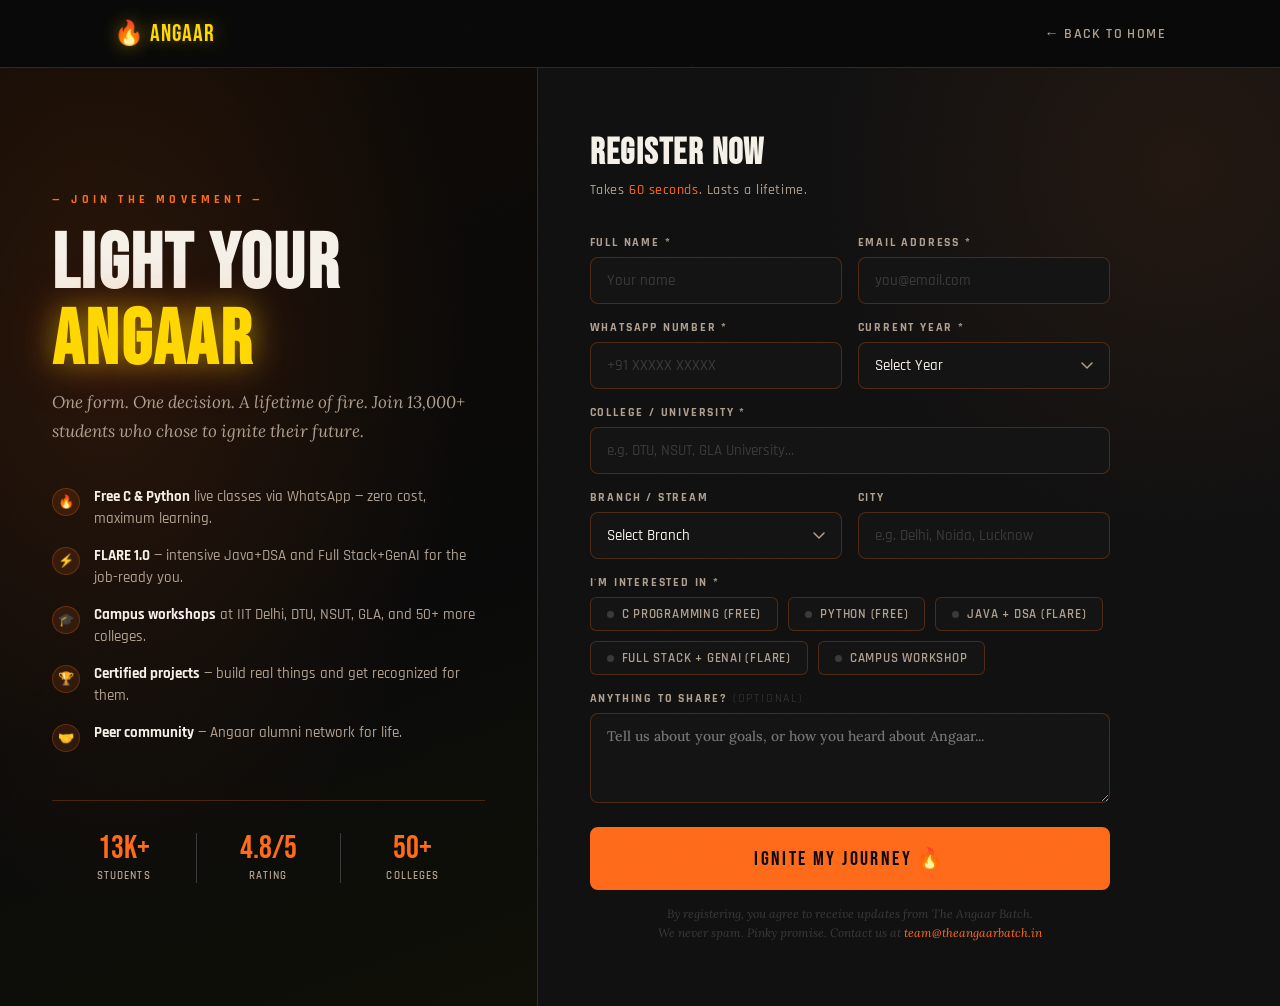
==== register.html @ 76a48553 "initial commit" ====
<!DOCTYPE html>
<html lang="en">
<head>
  <meta charset="UTF-8" />
  <meta name="viewport" content="width=device-width, initial-scale=1.0" />
  <meta name="description" content="Register for The Angaar Batch — join 13,000+ students on their path to ignite their coding journey." />
  <title>Register | The Angaar Batch 🔥</title>

  <link rel="preconnect" href="https://fonts.googleapis.com" />
  <link rel="preconnect" href="https://fonts.gstatic.com" crossorigin />
  <link href="https://fonts.googleapis.com/css2?family=Bebas+Neue&family=Rajdhani:wght@400;500;600;700&family=Lora:ital,wght@0,400;0,600;1,400;1,600&family=JetBrains+Mono:wght@400;500&display=swap" rel="stylesheet" />

  <style>
    /* ── Variables ─────────────────────────── */
    :root {
      --bg-primary:    #0a0a0a;
      --bg-secondary:  #111111;
      --bg-card:       #141414;
      --ember-orange:  #FF6B1A;
      --molten-gold:   #FFB347;
      --flame-yellow:  #FFD700;
      --ash-grey:      #3a3a3a;
      --text-primary:  #F5F0E8;
      --text-secondary:#B0A090;
      --border-ember:  rgba(255,107,26,0.25);
      --glow-orange:   rgba(255,107,26,0.3);
    }

    *, *::before, *::after { box-sizing: border-box; margin: 0; padding: 0; }
    html { scroll-behavior: smooth; }

    body {
      font-family: 'Lora', serif;
      background: var(--bg-primary);
      color: var(--text-primary);
      min-height: 100vh;
      overflow-x: hidden;
      position: relative;
    }

    /* Noise grain */
    body::before {
      content: '';
      position: fixed; inset: 0;
      pointer-events: none; z-index: 9999;
      background-image: url("data:image/svg+xml,%3Csvg xmlns='http://www.w3.org/2000/svg' width='300' height='300'%3E%3Cfilter id='n'%3E%3CfeTurbulence type='fractalNoise' baseFrequency='0.75' numOctaves='4' stitchTiles='stitch'/%3E%3C/filter%3E%3Crect width='300' height='300' filter='url(%23n)' opacity='0.03'/%3E%3C/svg%3E");
      opacity: 0.35;
    }

    a { text-decoration: none; color: inherit; }

    /* ── Keyframes ─────────────────────────── */
    @keyframes slideUpFade {
      from { opacity:0; transform:translateY(24px); }
      to   { opacity:1; transform:translateY(0); }
    }
    @keyframes flicker {
      0%,100% { opacity:1; transform:scaleY(1); }
      40%     { opacity:.8; transform:scaleY(.96) scaleX(1.02); }
      70%     { opacity:.9; transform:scaleY(1.03) scaleX(.98); }
    }
    @keyframes glowPulse {
      0%,100% { box-shadow: 0 0 10px rgba(255,107,26,.25); }
      50%     { box-shadow: 0 0 28px rgba(255,107,26,.55), 0 0 55px rgba(255,107,26,.2); }
    }
    @keyframes particleDrift {
      from { transform: translateY(0) translateX(0); opacity:.6; }
      to   { transform: translateY(-120vh) translateX(30px); opacity:0; }
    }
    @keyframes spineScan {
      0%   { top: 0; opacity:1; }
      100% { top: 100%; opacity:0; }
    }

    /* ── PARTICLES ─────────────────────────── */
    canvas#reg-canvas {
      position: fixed; inset: 0;
      width:100%; height:100%;
      z-index: 0; pointer-events: none;
    }

    /* ── NAVBAR ─────────────────────────────── */
    .reg-nav {
      position: fixed; top:0; left:0; right:0; z-index:100;
      background: rgba(10,10,10,.88);
      backdrop-filter: blur(20px);
      -webkit-backdrop-filter: blur(20px);
      border-bottom: 1px solid var(--border-ember);
      height: 68px;
      display: flex; align-items: center;
    }
    .reg-nav-inner {
      max-width: 1100px; margin: 0 auto; padding: 0 24px;
      width: 100%;
      display: flex; align-items: center; justify-content: space-between;
    }
    .reg-nav-logo {
      font-family: 'Bebas Neue', sans-serif;
      font-size: 24px; letter-spacing: .04em;
      color: var(--flame-yellow);
      text-shadow: 0 0 18px rgba(255,215,0,.4);
      transition: text-shadow .3s;
    }
    .reg-nav-logo:hover { text-shadow: 0 0 30px rgba(255,215,0,.7); }
    .reg-back-link {
      font-family: 'Rajdhani', sans-serif;
      font-size: 14px; font-weight: 600;
      letter-spacing: .1em; text-transform: uppercase;
      color: var(--text-secondary);
      transition: color .3s;
      display: flex; align-items: center; gap: 6px;
    }
    .reg-back-link:hover { color: var(--ember-orange); }

    /* ── PAGE LAYOUT ─────────────────────────── */
    .reg-page {
      position: relative; z-index: 1;
      min-height: 100vh;
      display: flex; align-items: stretch;
      padding-top: 68px;
    }

    /* Left panel */
    .reg-panel-left {
      flex: 0 0 42%;
      background: linear-gradient(160deg, #0f0a06 0%, #0a0a0a 60%, #101008 100%);
      border-right: 1px solid var(--border-ember);
      padding: 64px 52px;
      display: flex; flex-direction: column; justify-content: center;
      position: relative; overflow: hidden;
    }
    .reg-panel-left::before {
      content: '';
      position: absolute; top:0; left:0; right:0; bottom:0;
      background: radial-gradient(ellipse at 20% 30%, rgba(255,107,26,.12) 0%, transparent 60%);
      pointer-events: none;
    }
    .reg-left-content { position: relative; z-index: 1; }

    .reg-eyebrow {
      font-family: 'Rajdhani', sans-serif;
      font-size: 12px; font-weight: 700;
      letter-spacing: .35em; text-transform: uppercase;
      color: var(--ember-orange); margin-bottom: 20px;
      opacity: 0; animation: slideUpFade .6s ease forwards .2s;
    }
    .reg-heading {
      font-family: 'Bebas Neue', sans-serif;
      font-size: clamp(52px, 6vw, 84px);
      line-height: 1; letter-spacing: .03em;
      color: var(--text-primary); margin-bottom: 8px;
      opacity: 0; animation: slideUpFade .6s ease forwards .4s;
    }
    .reg-heading span {
      color: var(--flame-yellow);
      text-shadow: 0 0 30px rgba(255,215,0,.5), 0 0 60px rgba(255,107,26,.25);
      display: inline-block;
      animation: flicker 2.5s ease-in-out infinite;
    }
    .reg-subheading {
      font-family: 'Lora', serif; font-style: italic;
      font-size: 17px; color: var(--text-secondary);
      line-height: 1.7; margin-bottom: 40px;
      opacity: 0; animation: slideUpFade .6s ease forwards .6s;
    }

    /* Benefits list */
    .reg-benefits {
      list-style: none; display: flex; flex-direction: column; gap: 14px;
      opacity: 0; animation: slideUpFade .6s ease forwards .8s;
    }
    .reg-benefit {
      display: flex; align-items: flex-start; gap: 14px;
    }
    .benefit-dot {
      width: 28px; height: 28px; border-radius: 50%;
      background: rgba(255,107,26,.12);
      border: 1px solid var(--border-ember);
      display: flex; align-items: center; justify-content: center;
      font-size: 13px; flex-shrink: 0; margin-top: 2px;
    }
    .benefit-text {
      font-family: 'Rajdhani', sans-serif;
      font-size: 15px; font-weight: 500;
      color: var(--text-secondary); line-height: 1.5;
    }
    .benefit-text strong { color: var(--text-primary); font-weight: 700; }

    /* Stats strip */
    .reg-stats-strip {
      display: flex; gap: 0;
      margin-top: 48px; padding-top: 32px;
      border-top: 1px solid var(--border-ember);
      opacity: 0; animation: slideUpFade .6s ease forwards 1s;
    }
    .reg-stat {
      flex: 1; text-align: center;
      padding: 0 8px;
    }
    .reg-stat + .reg-stat { border-left: 1px solid var(--ash-grey); }
    .reg-stat-num {
      font-family: 'Bebas Neue', sans-serif;
      font-size: 32px; color: var(--ember-orange);
      display: block; line-height: 1;
    }
    .reg-stat-label {
      font-family: 'Rajdhani', sans-serif;
      font-size: 11px; font-weight: 600;
      letter-spacing: .1em; text-transform: uppercase;
      color: var(--text-secondary);
      display: block; margin-top: 4px;
    }

    /* Right panel — form */
    .reg-panel-right {
      flex: 1;
      background: var(--bg-secondary);
      padding: 64px 52px;
      display: flex; flex-direction: column; justify-content: center;
      position: relative;
    }
    .reg-panel-right::before {
      content: '';
      position: absolute; top:0; right:0; width:500px; height:500px;
      background: radial-gradient(ellipse at 80% 20%, rgba(255,107,26,.08) 0%, transparent 65%);
      pointer-events: none;
    }

    .reg-form-wrap {
      position: relative; z-index: 1;
      max-width: 520px; width: 100%;
      opacity: 0; animation: slideUpFade .7s ease forwards .5s;
    }

    .reg-form-title {
      font-family: 'Bebas Neue', sans-serif;
      font-size: 36px; letter-spacing: .04em;
      color: var(--text-primary); margin-bottom: 6px;
    }
    .reg-form-subtitle {
      font-family: 'Rajdhani', sans-serif;
      font-size: 14px; font-weight: 500;
      color: var(--text-secondary); margin-bottom: 36px;
      letter-spacing: .04em;
    }
    .reg-form-subtitle span { color: var(--ember-orange); }

    /* Form groups */
    .form-grid {
      display: grid; grid-template-columns: 1fr 1fr;
      gap: 16px; margin-bottom: 16px;
    }
    .form-group { display: flex; flex-direction: column; gap: 7px; }
    .form-group.full-width { grid-column: span 2; }
    .form-label {
      font-family: 'Rajdhani', sans-serif;
      font-size: 12px; font-weight: 700;
      letter-spacing: .15em; text-transform: uppercase;
      color: var(--text-secondary);
    }
    .form-input,
    .form-select,
    .form-textarea {
      width: 100%;
      background: var(--bg-card);
      border: 1px solid var(--border-ember);
      border-radius: 8px;
      padding: 13px 16px;
      font-family: 'Rajdhani', sans-serif;
      font-size: 15px; font-weight: 500;
      color: var(--text-primary);
      transition: border-color .3s, box-shadow .3s;
      outline: none;
      -webkit-appearance: none;
    }
    .form-input::placeholder,
    .form-select option[value=""] { color: var(--ash-grey); }
    .form-input:focus,
    .form-select:focus,
    .form-textarea:focus {
      border-color: var(--ember-orange);
      box-shadow: 0 0 0 3px rgba(255,107,26,.12);
    }
    .form-select {
      cursor: pointer;
      background-image: url("data:image/svg+xml,%3Csvg xmlns='http://www.w3.org/2000/svg' width='12' height='8' viewBox='0 0 12 8'%3E%3Cpath d='M1 1l5 5 5-5' stroke='%23B0A090' stroke-width='1.5' fill='none' stroke-linecap='round'/%3E%3C/svg%3E");
      background-repeat: no-repeat;
      background-position: right 16px center;
      padding-right: 40px;
    }
    .form-select option {
      background: var(--bg-card);
      color: var(--text-primary);
    }
    .form-textarea {
      resize: vertical; min-height: 90px;
      font-family: 'Lora', serif; font-size: 14px;
    }

    /* Course selector — custom pill checkboxes */
    .course-picker { display: flex; flex-wrap: wrap; gap: 10px; }
    .course-pill {
      position: relative;
    }
    .course-pill input[type="checkbox"] {
      position: absolute; opacity: 0; width: 0; height: 0;
    }
    .course-pill label {
      display: flex; align-items: center; gap: 8px;
      font-family: 'Rajdhani', sans-serif;
      font-size: 13px; font-weight: 600;
      letter-spacing: .06em; text-transform: uppercase;
      color: var(--text-secondary);
      padding: 8px 16px;
      background: var(--bg-card);
      border: 1px solid var(--border-ember);
      border-radius: 6px;
      cursor: pointer;
      transition: all .3s;
      user-select: none;
    }
    .course-pill label .pill-dot {
      width: 7px; height: 7px; border-radius: 50%;
      background: var(--ash-grey); transition: background .3s, box-shadow .3s;
    }
    .course-pill input:checked + label {
      border-color: var(--ember-orange);
      color: var(--text-primary);
      background: rgba(255,107,26,.08);
    }
    .course-pill input:checked + label .pill-dot {
      background: var(--ember-orange);
      box-shadow: 0 0 6px rgba(255,107,26,.6);
    }
    .course-pill label:hover {
      border-color: var(--molten-gold);
      color: var(--text-primary);
    }

    /* Submit button */
    .reg-submit-row { margin-top: 24px; display: flex; flex-direction: column; gap: 14px; }
    .reg-submit-btn {
      width: 100%;
      padding: 17px 32px;
      font-family: 'Bebas Neue', sans-serif;
      font-size: 20px; letter-spacing: .12em;
      text-transform: uppercase;
      color: #0a0a0a;
      background: var(--ember-orange);
      border: 2px solid var(--ember-orange);
      border-radius: 8px;
      cursor: pointer;
      position: relative; overflow: hidden;
      transition: all .35s cubic-bezier(.23,1,.32,1);
      animation: glowPulse 3s ease-in-out infinite;
    }
    .reg-submit-btn::before {
      content: '';
      position: absolute; inset: 0;
      background: linear-gradient(90deg, transparent 0%, rgba(255,255,255,.15) 50%, transparent 100%);
      transform: translateX(-100%);
      transition: transform .5s ease;
    }
    .reg-submit-btn:hover {
      background: var(--molten-gold);
      border-color: var(--molten-gold);
      box-shadow: 0 0 40px rgba(255,107,26,.5), 0 8px 28px rgba(255,107,26,.3);
      transform: translateY(-2px);
    }
    .reg-submit-btn:hover::before { transform: translateX(100%); }
    .reg-submit-btn:active { transform: translateY(0); }

    .reg-privacy {
      font-family: 'Lora', serif; font-style: italic;
      font-size: 12px; color: var(--ash-grey);
      text-align: center; line-height: 1.6;
    }
    .reg-privacy a { color: var(--ember-orange); transition: color .3s; }
    .reg-privacy a:hover { color: var(--flame-yellow); }

    /* ── SUCCESS STATE ─────────────────────── */
    .reg-success {
      display: none;
      flex-direction: column; align-items: center;
      text-align: center; gap: 20px;
      padding: 48px 24px;
    }
    .reg-success.visible { display: flex; animation: slideUpFade .6s ease; }
    .success-flame { font-size: 72px; animation: flicker 2s ease-in-out infinite; }
    .success-title {
      font-family: 'Bebas Neue', sans-serif;
      font-size: 52px; letter-spacing: .04em;
      color: var(--flame-yellow);
      text-shadow: 0 0 30px rgba(255,215,0,.5);
    }
    .success-sub {
      font-family: 'Lora', serif; font-style: italic;
      font-size: 17px; color: var(--text-secondary);
      max-width: 400px; line-height: 1.7;
    }
    .success-back {
      font-family: 'Rajdhani', sans-serif;
      font-size: 15px; font-weight: 700;
      letter-spacing: .1em; text-transform: uppercase;
      color: var(--ember-orange);
      padding: 12px 28px;
      border: 2px solid var(--ember-orange);
      border-radius: 6px;
      transition: all .3s;
      display: inline-block; margin-top: 8px;
    }
    .success-back:hover {
      background: var(--ember-orange);
      color: #0a0a0a;
    }

    /* ── MOBILE ──────────────────────────────── */
    @media (max-width: 900px) {
      .reg-page { flex-direction: column; }
      .reg-panel-left { flex: none; padding: 48px 28px 40px; border-right: none; border-bottom: 1px solid var(--border-ember); }
      .reg-panel-right { padding: 40px 28px 60px; }
      .reg-heading { font-size: clamp(48px, 12vw, 72px); }
    }
    @media (max-width: 600px) {
      .form-grid { grid-template-columns: 1fr; }
      .form-group.full-width { grid-column: auto; }
      .reg-panel-left { padding: 40px 20px; }
      .reg-panel-right { padding: 36px 20px 56px; }
    }

    /* ── Reduced motion ──────────────────────── */
    @media (prefers-reduced-motion: reduce) {
      *, *::before, *::after { animation-duration: .01ms !important; transition-duration: .01ms !important; }
    }
  </style>
</head>
<body>

  <canvas id="reg-canvas"></canvas>

  <!-- NAVBAR -->
  <nav class="reg-nav">
    <div class="reg-nav-inner">
      <a href="index.html" class="reg-nav-logo">🔥 ANGAAR</a>
      <a href="index.html" class="reg-back-link">← Back to Home</a>
    </div>
  </nav>

  <!-- PAGE -->
  <div class="reg-page">

    <!-- LEFT PANEL -->
    <div class="reg-panel-left">
      <div class="reg-left-content">
        <p class="reg-eyebrow">— Join the Movement —</p>
        <h1 class="reg-heading">Light Your <span>ANGAAR</span></h1>
        <p class="reg-subheading">
          One form. One decision. A lifetime of fire.
          Join 13,000+ students who chose to ignite their future.
        </p>

        <ul class="reg-benefits">
          <li class="reg-benefit">
            <div class="benefit-dot">🔥</div>
            <div class="benefit-text"><strong>Free C & Python</strong> live classes via WhatsApp — zero cost, maximum learning.</div>
          </li>
          <li class="reg-benefit">
            <div class="benefit-dot">⚡</div>
            <div class="benefit-text"><strong>FLARE 1.0</strong> — intensive Java+DSA and Full Stack+GenAI for the job-ready you.</div>
          </li>
          <li class="reg-benefit">
            <div class="benefit-dot">🎓</div>
            <div class="benefit-text"><strong>Campus workshops</strong> at IIT Delhi, DTU, NSUT, GLA, and 50+ more colleges.</div>
          </li>
          <li class="reg-benefit">
            <div class="benefit-dot">🏆</div>
            <div class="benefit-text"><strong>Certified projects</strong> — build real things and get recognized for them.</div>
          </li>
          <li class="reg-benefit">
            <div class="benefit-dot">🤝</div>
            <div class="benefit-text"><strong>Peer community</strong> — Angaar alumni network for life.</div>
          </li>
        </ul>

        <div class="reg-stats-strip">
          <div class="reg-stat">
            <span class="reg-stat-num">13K+</span>
            <span class="reg-stat-label">Students</span>
          </div>
          <div class="reg-stat">
            <span class="reg-stat-num">4.8/5</span>
            <span class="reg-stat-label">Rating</span>
          </div>
          <div class="reg-stat">
            <span class="reg-stat-num">50+</span>
            <span class="reg-stat-label">Colleges</span>
          </div>
        </div>
      </div>
    </div>

    <!-- RIGHT PANEL — FORM -->
    <div class="reg-panel-right">
      <div class="reg-form-wrap" id="form-wrap">
        <h2 class="reg-form-title">Register Now</h2>
        <p class="reg-form-subtitle">Takes <span>60 seconds</span>. Lasts a lifetime.</p>

        <form id="reg-form" novalidate>
          <div class="form-grid">
            <!-- Full Name -->
            <div class="form-group">
              <label class="form-label" for="reg-name">Full Name *</label>
              <input class="form-input" type="text" id="reg-name" name="name" placeholder="Your name" required autocomplete="name" />
            </div>

            <!-- Email -->
            <div class="form-group">
              <label class="form-label" for="reg-email">Email Address *</label>
              <input class="form-input" type="email" id="reg-email" name="email" placeholder="you@email.com" required autocomplete="email" />
            </div>

            <!-- Phone -->
            <div class="form-group">
              <label class="form-label" for="reg-phone">WhatsApp Number *</label>
              <input class="form-input" type="tel" id="reg-phone" name="phone" placeholder="+91 XXXXX XXXXX" required autocomplete="tel" />
            </div>

            <!-- Year -->
            <div class="form-group">
              <label class="form-label" for="reg-year">Current Year *</label>
              <select class="form-select" id="reg-year" name="year" required>
                <option value="">Select Year</option>
                <option value="1">1st Year</option>
                <option value="2">2nd Year</option>
                <option value="3">3rd Year</option>
                <option value="4">4th Year</option>
                <option value="grad">Graduated/Working</option>
              </select>
            </div>

            <!-- College -->
            <div class="form-group full-width">
              <label class="form-label" for="reg-college">College / University *</label>
              <input class="form-input" type="text" id="reg-college" name="college" placeholder="e.g. DTU, NSUT, GLA University..." required autocomplete="organization" />
            </div>

            <!-- Branch -->
            <div class="form-group">
              <label class="form-label" for="reg-branch">Branch / Stream</label>
              <select class="form-select" id="reg-branch" name="branch">
                <option value="">Select Branch</option>
                <option value="cs">Computer Science</option>
                <option value="it">Information Technology</option>
                <option value="ece">Electronics (ECE)</option>
                <option value="mech">Mechanical</option>
                <option value="civil">Civil</option>
                <option value="mba">MBA / Management</option>
                <option value="bca">BCA / MCA</option>
                <option value="other">Other</option>
              </select>
            </div>

            <!-- City -->
            <div class="form-group">
              <label class="form-label" for="reg-city">City</label>
              <input class="form-input" type="text" id="reg-city" name="city" placeholder="e.g. Delhi, Noida, Lucknow" autocomplete="address-level2" />
            </div>

            <!-- Course Interest -->
            <div class="form-group full-width">
              <label class="form-label">I'm Interested In *</label>
              <div class="course-picker" id="course-picker">
                <div class="course-pill">
                  <input type="checkbox" id="cp-c" name="course" value="c-programming" />
                  <label for="cp-c"><span class="pill-dot"></span>C Programming (Free)</label>
                </div>
                <div class="course-pill">
                  <input type="checkbox" id="cp-py" name="course" value="python" />
                  <label for="cp-py"><span class="pill-dot"></span>Python (Free)</label>
                </div>
                <div class="course-pill">
                  <input type="checkbox" id="cp-java" name="course" value="java-dsa" />
                  <label for="cp-java"><span class="pill-dot"></span>Java + DSA (FLARE)</label>
                </div>
                <div class="course-pill">
                  <input type="checkbox" id="cp-fs" name="course" value="fullstack-genai" />
                  <label for="cp-fs"><span class="pill-dot"></span>Full Stack + GenAI (FLARE)</label>
                </div>
                <div class="course-pill">
                  <input type="checkbox" id="cp-ws" name="course" value="workshop" />
                  <label for="cp-ws"><span class="pill-dot"></span>Campus Workshop</label>
                </div>
              </div>
            </div>

            <!-- Message -->
            <div class="form-group full-width">
              <label class="form-label" for="reg-msg">Anything to share? <span style="color:var(--ash-grey);font-weight:400;">(optional)</span></label>
              <textarea class="form-textarea" id="reg-msg" name="message" placeholder="Tell us about your goals, or how you heard about Angaar..."></textarea>
            </div>
          </div>

          <!-- Error message -->
          <div id="form-error" style="display:none; font-family:'Rajdhani',sans-serif; font-size:14px; color:#e74c3c; margin-bottom:12px; padding:12px 16px; background:rgba(231,76,60,.08); border:1px solid rgba(231,76,60,.2); border-radius:6px;"></div>

          <div class="reg-submit-row">
            <button type="submit" class="reg-submit-btn" id="reg-submit-btn">
              Ignite My Journey 🔥
            </button>
            <p class="reg-privacy">
              By registering, you agree to receive updates from The Angaar Batch.<br />
              We never spam. Pinky promise. Contact us at <a href="mailto:team@theangaarbatch.in">team@theangaarbatch.in</a>
            </p>
          </div>
        </form>
      </div>

      <!-- Success State -->
      <div class="reg-success" id="reg-success">
        <div class="success-flame">🔥</div>
        <div class="success-title">You're In!</div>
        <p class="success-sub">Welcome to the Angaar family. Our team will reach out on WhatsApp within 24 hours. Get ready to burn.</p>
        <a href="index.html" class="success-back">← Back to Home</a>
      </div>
    </div>

  </div>

  <script>
    'use strict';

    /* ── Particle canvas ───────────────────── */
    const canvas = document.getElementById('reg-canvas');
    const ctx    = canvas.getContext('2d');
    const COLORS = ['#FF6B1A','#FFB347','#FFD700','#FF8C42'];
    let   particles = [];

    function resize() {
      canvas.width  = window.innerWidth;
      canvas.height = window.innerHeight;
    }
    resize();
    window.addEventListener('resize', () => { resize(); init(); }, { passive: true });

    function mkParticle(bottom = false) {
      return {
        x: Math.random() * canvas.width,
        y: bottom ? canvas.height + 10 : Math.random() * canvas.height,
        r: Math.random() * 1.8 + 0.4,
        speed: Math.random() * 1.2 + 0.3,
        drift: (Math.random() - 0.5) * 0.3,
        life: 0, maxLife: Math.random() * 180 + 80,
        maxOpacity: Math.random() * 0.5 + 0.15,
        color: COLORS[Math.floor(Math.random() * COLORS.length)],
      };
    }
    function init() { particles = Array.from({length: 50}, () => mkParticle(false)); }
    init();

    function tick() {
      ctx.clearRect(0, 0, canvas.width, canvas.height);
      particles.forEach((p, i) => {
        p.y -= p.speed; p.x += p.drift; p.life++;
        const opacity = p.maxOpacity * (1 - p.life / p.maxLife);
        if (opacity <= 0.01 || p.y < -10) { particles[i] = mkParticle(true); return; }
        ctx.save();
        ctx.globalAlpha = opacity;
        ctx.shadowBlur = 5; ctx.shadowColor = p.color;
        ctx.fillStyle = p.color;
        ctx.beginPath(); ctx.arc(p.x, p.y, p.r, 0, Math.PI * 2); ctx.fill();
        ctx.restore();
      });
      requestAnimationFrame(tick);
    }
    tick();

    /* ── Form logic ────────────────────────── */
    const form      = document.getElementById('reg-form');
    const formWrap  = document.getElementById('form-wrap');
    const success   = document.getElementById('reg-success');
    const errBox    = document.getElementById('form-error');
    const submitBtn = document.getElementById('reg-submit-btn');

    function showError(msg) {
      errBox.textContent = msg;
      errBox.style.display = 'block';
      errBox.scrollIntoView({ behavior: 'smooth', block: 'nearest' });
    }
    function clearError() { errBox.style.display = 'none'; }

    form.addEventListener('submit', (e) => {
      e.preventDefault();
      clearError();

      // Validation
      const name    = document.getElementById('reg-name').value.trim();
      const email   = document.getElementById('reg-email').value.trim();
      const phone   = document.getElementById('reg-phone').value.trim();
      const year    = document.getElementById('reg-year').value;
      const college = document.getElementById('reg-college').value.trim();
      const courses = [...document.querySelectorAll('#course-picker input:checked')];

      if (!name)    return showError('Please enter your full name.');
      if (!email || !/^[^\s@]+@[^\s@]+\.[^\s@]+$/.test(email))
                    return showError('Please enter a valid email address.');
      if (!phone || phone.replace(/\D/g,'').length < 10)
                    return showError('Please enter a valid 10-digit WhatsApp number.');
      if (!year)    return showError('Please select your current year.');
      if (!college) return showError('Please enter your college/university name.');
      if (courses.length === 0)
                    return showError('Please select at least one program you\'re interested in.');

      // Simulate submission
      submitBtn.textContent = 'Igniting... 🔥';
      submitBtn.disabled = true;

      setTimeout(() => {
        // Hide form, show success
        formWrap.style.opacity = '0';
        formWrap.style.transform = 'translateY(-20px)';
        formWrap.style.transition = 'opacity .4s, transform .4s';
        setTimeout(() => {
          formWrap.style.display = 'none';
          success.classList.add('visible');
        }, 400);
      }, 1200);
    });

    // Input highlight on focus
    document.querySelectorAll('.form-input, .form-select, .form-textarea').forEach(el => {
      el.addEventListener('focus', () => clearError());
    });
  </script>
</body>
</html>
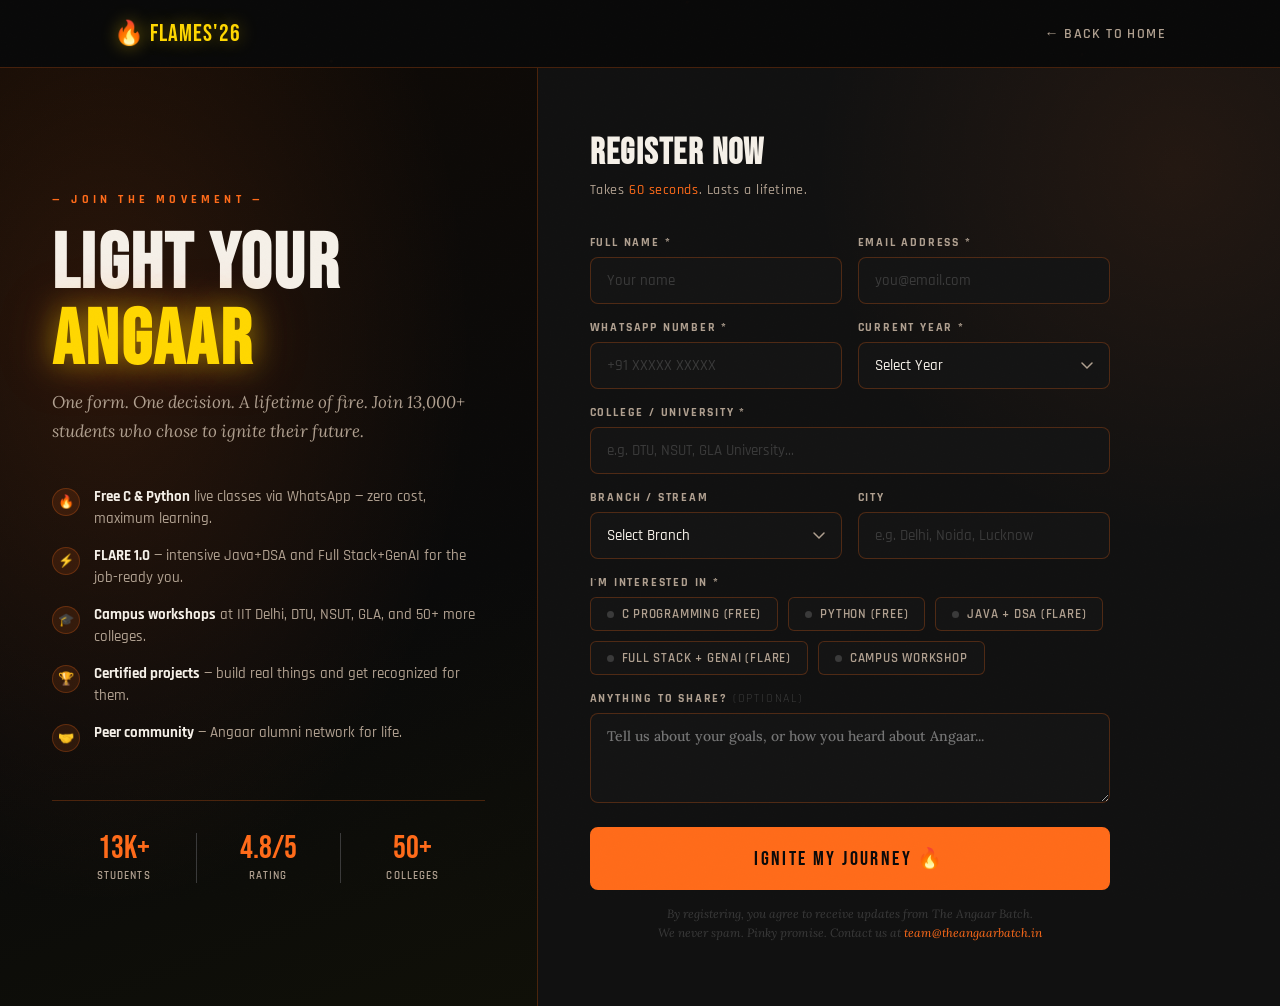
==== commit 92393121: "Update navbar logo text from 'ANGAAR' to 'FLAMES'26" ====
--- a/register.html
+++ b/register.html
@@ -441,7 +441,7 @@
   <!-- NAVBAR -->
   <nav class="reg-nav">
     <div class="reg-nav-inner">
-      <a href="index.html" class="reg-nav-logo">🔥 ANGAAR</a>
+      <a href="index.html" class="reg-nav-logo">🔥 FLAMES'26</a>
       <a href="index.html" class="reg-back-link">← Back to Home</a>
     </div>
   </nav>
